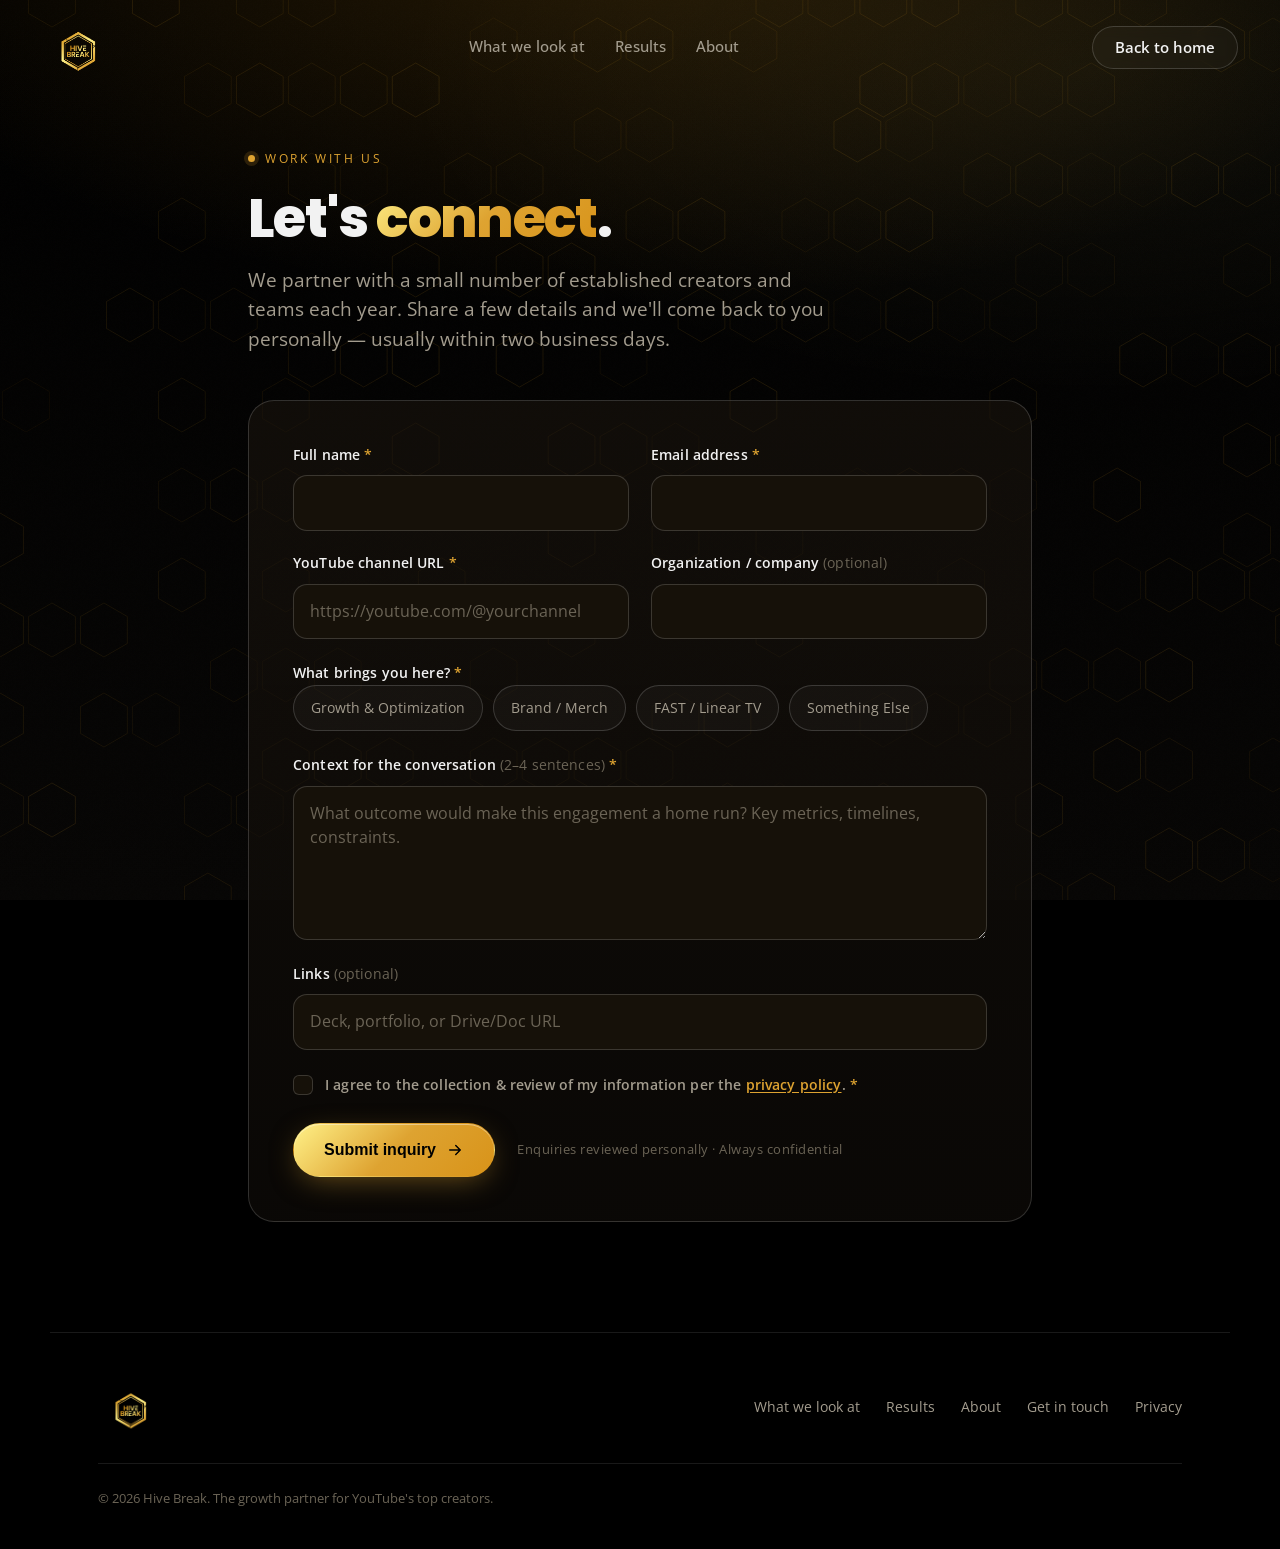
==== contact.html @ 8c602f98 "Add contact form (Brevo via PHP), privacy policy, and deploy guide - contact.html: branded "Let's Co" ====
<!DOCTYPE html>
<html lang="en">
<head>
  <meta charset="utf-8" />
  <meta name="viewport" content="width=device-width, initial-scale=1" />
  <title>Work With Us — Hive Break</title>
  <meta name="description" content="Tell us what you're solving. Hive Break partners with a small roster of established YouTube creators and teams each year — share a few details and we'll come back to you personally." />
  <meta name="theme-color" content="#000000" />
  <meta name="robots" content="index,follow" />

  <meta property="og:title" content="Work With Us — Hive Break" />
  <meta property="og:description" content="Tell us what you're solving. We'll tell you what it's worth — and whether we're the ones to solve it." />
  <meta property="og:type" content="website" />

  <link rel="icon" href="assets/favicon.png" type="image/png" />
  <link rel="preconnect" href="https://fonts.googleapis.com" />
  <link rel="preconnect" href="https://fonts.gstatic.com" crossorigin />
  <link href="https://fonts.googleapis.com/css2?family=Poppins:wght@400;500;600;700;800&family=Open+Sans:wght@300;400;500;600;700&display=swap" rel="stylesheet" />
  <link rel="stylesheet" href="styles.css" />
</head>
<body>
  <canvas id="hive" aria-hidden="true"></canvas>
  <div class="grain" aria-hidden="true"></div>

  <a class="skip" href="#contact-form">Skip to form</a>

  <!-- ───────────────────────── NAV ───────────────────────── -->
  <header class="nav" id="nav">
    <a class="brand" href="index.html" aria-label="Hive Break — home">
      <img class="brand__logo" src="assets/hivebreak-logo.png" alt="Hive Break" width="52" height="51" />
    </a>

    <nav class="nav__links" aria-label="Primary">
      <a href="index.html#questions">What we look at</a>
      <a href="index.html#results">Results</a>
      <a href="index.html#about">About</a>
    </nav>

    <a href="index.html" class="btn btn--ghost nav__cta">
      <span>Back to home</span>
    </a>
  </header>

  <main id="main">
    <section class="contact">
      <div class="contact__head">
        <p class="kicker reveal"><span class="kicker__dot"></span>Work with us</p>
        <h1 class="contact__title reveal">Let's <em>connect</em>.</h1>
        <p class="contact__lead reveal">We partner with a small number of established creators and teams each year.
          Share a few details and we'll come back to you personally — usually within two business days.</p>
      </div>

      <form class="form reveal" id="contact-form" method="post" action="contact-handler.php" novalidate>
        <!-- honeypot: hidden from people, tempting to bots -->
        <div class="form__hp" aria-hidden="true">
          <label>Leave this field empty
            <input type="text" name="company_website" tabindex="-1" autocomplete="off" />
          </label>
        </div>

        <div class="form__grid">
          <div class="field">
            <label for="f-name">Full name <span class="req">*</span></label>
            <input id="f-name" name="name" type="text" required autocomplete="name" />
          </div>
          <div class="field">
            <label for="f-email">Email address <span class="req">*</span></label>
            <input id="f-email" name="email" type="email" required autocomplete="email" />
          </div>
          <div class="field">
            <label for="f-channel">YouTube channel URL <span class="req">*</span></label>
            <input id="f-channel" name="channel_url" type="url" required placeholder="https://youtube.com/@yourchannel" />
          </div>
          <div class="field">
            <label for="f-org">Organization / company <span class="opt">(optional)</span></label>
            <input id="f-org" name="organization" type="text" autocomplete="organization" />
          </div>
        </div>

        <fieldset class="field">
          <legend>What brings you here? <span class="req">*</span></legend>
          <div class="chips">
            <label class="chip"><input type="checkbox" name="interests[]" value="Growth &amp; Optimization" /><span>Growth &amp; Optimization</span></label>
            <label class="chip"><input type="checkbox" name="interests[]" value="Brand / Merch" /><span>Brand / Merch</span></label>
            <label class="chip"><input type="checkbox" name="interests[]" value="FAST / Linear TV" /><span>FAST / Linear TV</span></label>
            <label class="chip"><input type="checkbox" name="interests[]" value="Something Else" /><span>Something Else</span></label>
          </div>
        </fieldset>

        <div class="field">
          <label for="f-context">Context for the conversation <span class="hint">(2–4 sentences)</span> <span class="req">*</span></label>
          <textarea id="f-context" name="context" rows="5" required
            placeholder="What outcome would make this engagement a home run? Key metrics, timelines, constraints."></textarea>
        </div>

        <div class="field">
          <label for="f-links">Links <span class="opt">(optional)</span></label>
          <input id="f-links" name="links" type="url" placeholder="Deck, portfolio, or Drive/Doc URL" />
        </div>

        <div class="field consent">
          <label class="check">
            <input type="checkbox" name="consent" value="yes" required />
            <span>I agree to the collection &amp; review of my information per the
              <a href="privacy.html">privacy policy</a>. <span class="req">*</span></span>
          </label>
        </div>

        <div class="form__alert form__alert--error" id="form-alert" role="status" aria-live="polite" hidden></div>

        <div class="form__foot">
          <button type="submit" class="btn btn--gold btn--lg" data-shine>
            <span>Submit inquiry</span>
            <svg viewBox="0 0 24 24" width="18" height="18" aria-hidden="true"><path d="M5 12h14M13 6l6 6-6 6" fill="none" stroke="currentColor" stroke-width="2" stroke-linecap="round" stroke-linejoin="round"/></svg>
          </button>
          <p class="form__fine">Enquiries reviewed personally · Always confidential</p>
        </div>
      </form>
    </section>
  </main>

  <!-- ───────────────────────── FOOTER ───────────────────────── -->
  <footer class="footer">
    <div class="footer__top">
      <a class="brand" href="index.html" aria-label="Hive Break — home">
        <img class="brand__logo" src="assets/hivebreak-logo.png" alt="Hive Break" width="48" height="47" />
      </a>
      <nav class="footer__nav" aria-label="Footer">
        <a href="index.html#questions">What we look at</a>
        <a href="index.html#results">Results</a>
        <a href="index.html#about">About</a>
        <a href="contact.html">Get in touch</a>
        <a href="privacy.html">Privacy</a>
      </nav>
    </div>
    <div class="footer__bottom">
      <p>© <span id="year"></span> Hive Break. The growth partner for YouTube's top creators.</p>
    </div>
  </footer>

  <script src="app.js" defer></script>

  <!-- contact form: progressive enhancement (works without JS via PHP redirect) -->
  <script>
    (function () {
      var form = document.getElementById('contact-form');
      var alertBox = document.getElementById('form-alert');
      if (!form) return;

      // Surface the no-JS PHP redirect result (?sent=1 / ?error=...) if present.
      var params = new URLSearchParams(location.search);
      if (params.get('sent')) {
        showAlert('success', "Thank you — your inquiry is in. We'll be in touch personally, usually within two business days.");
        form.reset();
      } else if (params.get('error')) {
        showAlert('error', params.get('error'));
      }

      form.addEventListener('submit', function (e) {
        e.preventDefault();
        if (!form.checkValidity()) { form.reportValidity(); return; }

        var btn = form.querySelector('button[type=submit]');
        btn.disabled = true; btn.classList.add('is-loading');
        if (alertBox) alertBox.hidden = true;

        fetch(form.action, {
          method: 'POST',
          body: new FormData(form),
          headers: { 'Accept': 'application/json', 'X-Requested-With': 'fetch' }
        })
        .then(function (res) { return res.json().then(function (d) { return { ok: res.ok, data: d }; }); })
        .then(function (r) {
          if (r.ok && r.data && r.data.ok) {
            form.reset();
            showAlert('success', r.data.message || "Thank you — your inquiry is in. We'll be in touch personally.");
          } else {
            showAlert('error', (r.data && r.data.error) || "Something went wrong. Please email info@hivebreak.com directly.");
          }
        })
        .catch(function () {
          showAlert('error', "Couldn't reach the server. Please email info@hivebreak.com directly.");
        })
        .finally(function () {
          btn.disabled = false; btn.classList.remove('is-loading');
        });
      });

      function showAlert(type, msg) {
        if (!alertBox) return;
        alertBox.className = 'form__alert form__alert--' + type;
        alertBox.textContent = msg;
        alertBox.hidden = false;
        alertBox.scrollIntoView({ behavior: 'smooth', block: 'center' });
      }
    })();
  </script>
</body>
</html>
---- styles.css ----
/* ============================================================
   Hive Break — premier YouTube growth consultancy
   Brand-guide aligned (Brand Guide v1.0): pure black + gold gradient,
   Poppins (headings) + Open Sans (body). Honeycomb field retained.
   Palette: #D89319 #FFF188 #DEA331 #F2F2F2 #000000
   ============================================================ */

:root{
  /* black surfaces (brand #000000) with subtle warm lifts for depth */
  --bg:        #000000;
  --bg-2:      #070605;
  --surface:   #0E0C08;
  --surface-2: #161109;

  /* brand gold */
  --gold-1:  #FFF188;   /* pale highlight */
  --gold-2:  #DEA331;   /* mid */
  --gold-3:  #D89319;   /* deep */
  --gold-grad: linear-gradient(135deg, #FFF188 0%, #DEA331 50%, #D89319 100%);

  /* ink (brand #F2F2F2) */
  --cream:   #F2F2F2;
  --muted:   #A39C8E;
  --faint:   #6B6456;
  --line:    rgba(242,242,242,.10);
  --line-2:  rgba(242,242,242,.17);

  --radius:   18px;
  --radius-lg:26px;
  --maxw:     1180px;
  --ease:     cubic-bezier(.22,1,.36,1);

  --font-sans:    'Open Sans', system-ui, -apple-system, 'Segoe UI', Roboto, sans-serif;
  --font-display: 'Poppins', system-ui, -apple-system, 'Segoe UI', Roboto, sans-serif;
  --font-mono:    'Open Sans', system-ui, sans-serif;   /* labels (brand has no mono) */
  --font-quote:   'Poppins', system-ui, sans-serif;
}

*{box-sizing:border-box}
html{scroll-behavior:smooth}
@media (prefers-reduced-motion: reduce){ html{scroll-behavior:auto} }

body{
  margin:0;
  background:var(--bg);
  color:var(--cream);
  font-family:var(--font-sans);
  font-size:16px;
  line-height:1.6;
  -webkit-font-smoothing:antialiased;
  text-rendering:optimizeLegibility;
  overflow-x:hidden;
}

/* Headings in Poppins (brand primary) */
h1,h2,h3,.hero__title,.section__title,.q__ask,.cta__title,.figure__num,.brand__word{
  font-family:var(--font-display);
}

/* radial warmth behind everything (brand gold) */
body::before{
  content:"";
  position:fixed; inset:0; z-index:-3; pointer-events:none;
  background:
    radial-gradient(120% 80% at 50% -10%, rgba(216,147,25,.18), transparent 55%),
    radial-gradient(90% 60% at 85% 8%, rgba(255,241,136,.06), transparent 60%),
    linear-gradient(180deg, var(--bg) 0%, var(--bg-2) 100%);
}

#hive{ position:fixed; inset:0; z-index:-2; width:100%; height:100%; pointer-events:none; }

.grain{
  position:fixed; inset:0; z-index:-1; pointer-events:none; opacity:.5;
  background-image:url("data:image/svg+xml,%3Csvg xmlns='http://www.w3.org/2000/svg' width='160' height='160'%3E%3Cfilter id='n'%3E%3CfeTurbulence type='fractalNoise' baseFrequency='0.85' numOctaves='2' stitchTiles='stitch'/%3E%3C/filter%3E%3Crect width='100%25' height='100%25' filter='url(%23n)' opacity='0.035'/%3E%3C/svg%3E");
  mix-blend-mode:overlay;
}

.skip{
  position:absolute; left:-9999px; top:0; background:var(--gold-2); color:#000000;
  padding:10px 16px; border-radius:0 0 10px 0; font-weight:700; z-index:200;
}
.skip:focus{ left:0 }

a{ color:inherit; text-decoration:none }
::selection{ background:rgba(222,163,49,.32); color:#000 }
img,svg{ display:block }

.kicker{
  font-family:var(--font-mono);
  font-size:12px; letter-spacing:.22em; text-transform:uppercase;
  color:var(--gold-2); display:inline-flex; align-items:center; gap:10px;
  margin:0 0 22px;
}
.kicker__dot{
  width:7px; height:7px; border-radius:50%; background:var(--gold-2);
  box-shadow:0 0 0 4px rgba(222,163,49,.16); flex:none;
}

/* ───────────── Buttons ───────────── */
.btn{
  --pad:13px 22px;
  display:inline-flex; align-items:center; gap:10px; justify-content:center;
  padding:var(--pad); border-radius:999px; font-weight:600; font-size:15px;
  line-height:1; cursor:pointer; border:1px solid transparent; position:relative;
  transition:transform .4s var(--ease), box-shadow .4s var(--ease), background .3s, color .3s;
  will-change:transform; white-space:nowrap;
}
.btn--lg{ --pad:17px 30px; font-size:16px }
.btn svg{ transition:transform .4s var(--ease) }
.btn--gold{
  background:var(--gold-grad); color:#000000; font-weight:700;
  box-shadow:0 8px 30px -8px rgba(222,163,49,.5), inset 0 1px 0 rgba(255,255,255,.4);
}
.btn--gold:hover{ transform:translateY(-2px); box-shadow:0 16px 44px -10px rgba(222,163,49,.65), inset 0 1px 0 rgba(255,255,255,.5) }
.btn--gold:hover svg{ transform:translateX(4px) }

/* Animotion BT38 — gloss shine band sweeps across on hover */
.btn[data-shine]{ overflow:hidden }
.btn[data-shine]::after{
  content:""; position:absolute; top:0; bottom:0; left:-120%; width:60%;
  background:linear-gradient(90deg, transparent, rgba(255,255,255,.45), transparent);
  transform:skewX(-18deg); pointer-events:none;
}
.btn[data-shine]:hover::after{ animation:animotion-btnShine .9s ease-in-out }
@keyframes animotion-btnShine{ from{ left:-120% } to{ left:160% } }
.btn--ghost{ background:rgba(247,241,230,.03); border-color:var(--line-2); color:var(--cream); backdrop-filter:blur(6px) }
.btn--ghost:hover{ border-color:var(--gold-2); color:var(--gold-1); transform:translateY(-2px) }
.btn:focus-visible{ outline:2px solid var(--gold-1); outline-offset:3px }

/* ───────────── Brand logo (official mark) ───────────── */
.brand{ display:inline-flex; align-items:center; gap:11px }
.brand__logo{
  height:58px; width:auto; display:block;
  transition:transform .4s var(--ease), filter .4s var(--ease);
}
.nav.scrolled .brand__logo{ height:50px }
.footer .brand__logo{ height:52px }
.brand:hover .brand__logo{ transform:translateY(-1px); filter:drop-shadow(0 0 12px rgba(222,163,49,.5)) }
@media (max-width:560px){ .brand__logo{ height:50px } }

/* ───────────── Legacy brand lockup (unused, kept for safety) ───────────── */
.brand__mark{
  position:relative; display:grid; place-items:center; width:40px; height:40px; border-radius:11px;
  background:rgba(222,163,49,.07); border:1px solid var(--line-2); overflow:hidden;
  transition:border-color .4s var(--ease), box-shadow .4s var(--ease), transform .4s var(--ease);
}
.brand__mark svg use{ transition:filter .4s var(--ease) }
/* diagonal glint sweeps across the mark on hover */
.brand__mark::after{
  content:""; position:absolute; top:0; bottom:0; left:-130%; width:55%;
  background:linear-gradient(90deg, transparent, rgba(255,241,136,.55), transparent);
  transform:skewX(-18deg); pointer-events:none;
}
.brand:hover .brand__mark{
  border-color:rgba(222,163,49,.5); transform:translateY(-1px);
  box-shadow:0 0 0 1px rgba(222,163,49,.12), 0 8px 24px -10px rgba(222,163,49,.5);
}
.brand:hover .brand__mark svg use{ filter:drop-shadow(0 0 6px rgba(222,163,49,.6)) }
.brand:hover .brand__mark::after{ animation:animotion-btnShine .85s ease-in-out }

.brand__word{
  font-weight:800; letter-spacing:.04em; font-size:18px; color:var(--cream);
}
/* enhanced wordmark — BREAK keeps its gold, gains a metallic shimmer on hover (Animotion T02) */
.brand__word span{
  background:linear-gradient(90deg, #E07B00 0%, #FFE7A0 50%, #E07B00 100%);
  background-size:220% 100%; background-position:0% center;
  -webkit-background-clip:text; background-clip:text; -webkit-text-fill-color:transparent; color:transparent;
}
.brand:hover .brand__word span{ animation:animotion-shimmerText 1.1s linear }
@keyframes animotion-shimmerText{ from{ background-position:200% center } to{ background-position:-200% center } }

/* service icons (real Lucide SVGs via Animotion MCP) */
.card__icon .ic{ width:26px; height:26px }

/* ───────────── Nav ───────────── */
.nav{
  position:fixed; top:0; left:0; right:0; z-index:100;
  display:flex; align-items:center; justify-content:space-between; gap:24px;
  padding:18px clamp(18px,4vw,42px);
  transition:background .4s, border-color .4s, padding .4s;
  border-bottom:1px solid transparent;
}
.nav.scrolled{
  background:rgba(0,0,0,.74); backdrop-filter:blur(16px) saturate(1.3);
  border-bottom-color:var(--line); padding-top:12px; padding-bottom:12px;
}
.nav__links{ display:flex; gap:30px; font-size:14.5px; color:var(--muted); font-weight:500 }
.nav__links a{ position:relative; transition:color .25s }
.nav__links a::after{
  content:""; position:absolute; left:0; bottom:-6px; height:1.5px; width:0;
  background:var(--gold-grad); transition:width .3s var(--ease);
}
.nav__links a:hover{ color:var(--cream) }
.nav__links a:hover::after{ width:100% }
.nav__cta-short{ display:none }
@media (max-width:860px){ .nav__links{ display:none } }
@media (max-width:560px){
  .nav__cta{ --pad:11px 18px; font-size:14px }
  .nav__cta-full{ display:none }
  .nav__cta-short{ display:inline }
  .nav{ gap:12px }
  .brand__word{ font-size:16px }
}

/* ───────────── Hero ───────────── */
.hero{
  min-height:100svh; display:flex; align-items:center;
  padding:140px clamp(20px,5vw,48px) 90px;
}
.hero__inner{ max-width:var(--maxw); margin:0 auto; width:100% }
.hero__title{
  font-weight:800; letter-spacing:-.035em; line-height:.98;
  font-size:clamp(2.6rem, 8.2vw, 5.4rem);
  margin:0 0 28px; max-width:16ch;
}
.hero__title em{
  font-style:normal;
  background:var(--gold-grad); -webkit-background-clip:text; background-clip:text; color:transparent;
}
.hero__title .line-mask{ display:block; overflow:hidden; padding-bottom:.28em; margin-bottom:-.08em }
.hero__title .line{ display:block }
.hero__sub{
  font-size:clamp(1.05rem,1.8vw,1.32rem); color:var(--muted); max-width:54ch;
  margin:0 0 38px; line-height:1.55;
}
.hero__cta{ display:flex; gap:14px; flex-wrap:wrap; margin-bottom:46px }
.hero__trust{
  font-family:var(--font-mono); font-size:13.5px; color:var(--muted);
  letter-spacing:.02em; display:flex; align-items:center; gap:16px; margin:0;
}
.hero__trust strong{ color:var(--gold-1); font-weight:600 }
.hero__trust-rail{ width:54px; height:1px; background:linear-gradient(90deg,var(--gold-2),transparent); flex:none }

/* ───────────── Marquee proof ───────────── */
.proof{ border-block:1px solid var(--line); overflow:hidden; background:rgba(247,241,230,.012) }
.marquee{ display:flex; padding:20px 0; -webkit-mask-image:linear-gradient(90deg,transparent,#000 12%,#000 88%,transparent); mask-image:linear-gradient(90deg,transparent,#000 12%,#000 88%,transparent) }
.marquee__track{
  display:flex; align-items:center; gap:34px; white-space:nowrap; flex:none;
  font-family:var(--font-mono); font-size:14px; letter-spacing:.08em; text-transform:uppercase; color:var(--muted);
  animation:scroll-x 32s linear infinite;
}
.marquee__track .sep{ color:var(--gold-3) }
@keyframes scroll-x{ to{ transform:translateX(-50%) } }

/* ───────────── Results figures (3-up) ───────────── */
.figures{ padding:clamp(60px,9vw,110px) clamp(20px,5vw,48px); border-block:1px solid var(--line) }
.figures__grid{
  max-width:var(--maxw); margin:0 auto; display:grid; gap:clamp(28px,5vw,48px);
  grid-template-columns:repeat(3,1fr);
}
@media (max-width:760px){ .figures__grid{ grid-template-columns:1fr; gap:34px } }
.figure__rule{ display:block; width:40px; height:3px; border-radius:3px; background:var(--gold-grad); margin-bottom:22px }
.figure__num{
  font-weight:800; letter-spacing:-.04em; line-height:1;
  font-size:clamp(3rem,6.5vw,4.6rem);
  background:var(--gold-grad); -webkit-background-clip:text; background-clip:text; color:transparent;
  font-variant-numeric:tabular-nums;
}
.figure__label{ color:var(--muted); font-size:15px; margin:16px 0 0; line-height:1.5; max-width:24ch }

/* ───────────── Section shell ───────────── */
.section{ padding:clamp(70px,10vw,130px) clamp(20px,5vw,48px); max-width:calc(var(--maxw) + 40px); margin:0 auto }
.section__head{ max-width:680px; margin-bottom:clamp(40px,6vw,68px) }
.section__title{
  font-weight:800; letter-spacing:-.03em; line-height:1.05;
  font-size:clamp(2rem,4.6vw,3.1rem); margin:0;
}
.section__lead{ color:var(--muted); font-size:clamp(1.02rem,1.5vw,1.18rem); margin:22px 0 0; max-width:56ch }

/* ───────────── Questions (challenge → answer) ───────────── */
.questions{ list-style:none; margin:0; padding:0; max-width:1000px }
.q{
  display:grid; grid-template-columns:auto 1fr; gap:clamp(20px,4vw,42px);
  padding:clamp(32px,5vw,50px) 0; border-top:1px solid var(--line); align-items:start;
}
.q:last-child{ border-bottom:1px solid var(--line) }
.q__icon{
  width:50px; height:50px; border-radius:14px; display:grid; place-items:center; flex:none;
  color:var(--gold-1); background:rgba(222,163,49,.10); border:1px solid var(--line-2);
  transition:transform .4s var(--ease), border-color .4s, box-shadow .4s;
}
.q__icon svg{ width:24px; height:24px }
.q:hover .q__icon{
  border-color:rgba(222,163,49,.45); transform:translateY(-2px);
  box-shadow:0 0 0 1px rgba(222,163,49,.1), 0 10px 26px -12px rgba(222,163,49,.55);
}
.q__tag{
  font-family:var(--font-mono); font-size:12px; letter-spacing:.2em; text-transform:uppercase;
  color:var(--gold-2); display:block; margin-bottom:14px;
}
.q__ask{
  font-size:clamp(1.4rem,3vw,2.15rem); font-weight:700; letter-spacing:-.02em; line-height:1.16;
  margin:0 0 16px; max-width:20ch; color:var(--cream);
}
.q__ask em{ font-style:normal; background:var(--gold-grad); -webkit-background-clip:text; background-clip:text; color:transparent }
.q__ans{ color:var(--muted); font-size:clamp(1rem,1.4vw,1.12rem); line-height:1.6; margin:0; max-width:58ch }
@media (max-width:620px){ .q{ grid-template-columns:1fr; gap:18px } }

/* ───────────── About ───────────── */
.about{ display:grid; grid-template-columns:.82fr 1.18fr; gap:clamp(36px,6vw,64px); align-items:center }
@media (max-width:860px){ .about{ grid-template-columns:1fr } }
.about__copy .founder__cv{ margin-top:30px }
.about__lead{ color:var(--muted); font-size:clamp(1.02rem,1.5vw,1.18rem); margin:22px 0 30px; max-width:50ch }
.about__pillars{ display:flex; gap:30px; flex-wrap:wrap }
.about__pillars div{ display:flex; flex-direction:column }
.about__pillars strong{ font-size:1.05rem; color:var(--gold-1) }
.about__pillars span{ color:var(--muted); font-size:13.5px; font-family:var(--font-mono) }

.about__lead strong{ color:var(--cream); font-weight:700 }

/* honeycomb cluster art */
.comb{ display:grid; grid-template-columns:repeat(3, 76px); gap:6px 10px; justify-content:center; transform:rotate(0deg) }
.comb__c{ width:76px; height:84px; color:rgba(222,163,49,.22); transition:color .6s }
.comb__c:nth-child(4){ transform:translateX(-43px) }
.comb__c:nth-child(5),.comb__c:nth-child(6),.comb__c:nth-child(7){ transform:translateX(-43px) }
.comb__c--lit{ color:var(--gold-2); filter:drop-shadow(0 0 18px rgba(222,163,49,.5)) }
@media (max-width:860px){ .about__art{ display:flex; justify-content:center } }

/* ───────────── Founder card ───────────── */
.founder{
  padding:clamp(26px,3vw,34px); border-radius:var(--radius-lg);
  border:1px solid var(--line-2);
  background:linear-gradient(165deg, rgba(222,163,49,.08), rgba(0,0,0,.4) 60%);
}
.founder__head{ display:flex; align-items:center; gap:14px; padding-bottom:20px; margin-bottom:20px; border-bottom:1px solid var(--line) }
.founder__badge{
  width:48px; height:48px; flex:none; display:grid; place-items:center; border-radius:13px;
  color:var(--gold-2); background:rgba(222,163,49,.10); border:1px solid var(--line-2);
}
.founder__name{ display:block; font-family:var(--font-display); font-size:1.12rem; letter-spacing:-.01em }
.founder__role{ display:block; color:var(--muted); font-size:13.5px; margin-top:3px }
.founder__cv{ list-style:none; margin:0; padding:0; display:grid; gap:14px }
.founder__cv li{ position:relative; padding-left:24px; font-size:15px; color:var(--cream); line-height:1.45 }
.founder__cv li::before{
  content:""; position:absolute; left:0; top:6px; width:10px; height:10px;
  background:var(--gold-grad);
  clip-path:polygon(50% 0,100% 25%,100% 75%,50% 100%,0 75%,0 25%);
}
.founder__cv em{ font-style:normal; color:var(--gold-1); font-weight:600 }

/* ───────────── Founder photo ───────────── */
.founder-photo{
  margin:0; position:relative; border-radius:var(--radius-lg); overflow:hidden;
  border:1px solid var(--line-2); aspect-ratio:4/5; max-width:420px; width:100%;
  background:linear-gradient(160deg, rgba(222,163,49,.14), #08070500 60%), #0a0908;
  box-shadow:0 30px 70px -40px rgba(0,0,0,.9);
}
.founder-photo img{ width:100%; height:100%; object-fit:cover; object-position:center 28%; }
.founder-photo__cap{
  position:absolute; left:0; right:0; bottom:0; padding:20px 22px;
  background:linear-gradient(transparent, rgba(0,0,0,.82) 65%);
}
.founder-photo__cap strong{ display:block; font-family:var(--font-display); font-size:1.06rem; letter-spacing:-.01em }
.founder-photo__cap span{ display:block; color:var(--muted); font-size:13px; margin-top:3px }
/* graceful placeholder until the photo file exists */
.founder-photo--empty::before{
  content:"MGA"; position:absolute; inset:0; display:grid; place-items:center;
  font-family:var(--font-display); font-weight:800; font-size:3rem; letter-spacing:.06em;
  color:rgba(222,163,49,.45);
}
@media (max-width:860px){ .founder-photo{ max-width:340px; margin:0 auto } }

/* ───────────── CTA ───────────── */
.cta{ padding:clamp(70px,10vw,140px) clamp(20px,5vw,48px); text-align:center }
.cta__inner{
  max-width:760px; margin:0 auto; padding:clamp(44px,7vw,80px) clamp(28px,5vw,64px);
  border-radius:var(--radius-lg); position:relative; overflow:hidden;
  border:1px solid var(--line-2);
  background:
    radial-gradient(120% 130% at 50% 0%, rgba(222,163,49,.16), transparent 60%),
    linear-gradient(180deg, rgba(28,22,15,.7), rgba(14,11,8,.8));
}
.cta__title{ font-weight:800; letter-spacing:-.03em; line-height:1.02; font-size:clamp(2.2rem,6vw,3.6rem); margin:0 0 20px }
.cta__sub{ color:var(--muted); font-size:clamp(1.02rem,1.6vw,1.18rem); max-width:46ch; margin:0 auto 34px }
.cta__fine{ font-family:var(--font-mono); font-size:12.5px; color:var(--faint); margin:22px 0 0; letter-spacing:.04em }

/* ───────────── Footer ───────────── */
.footer{ border-top:1px solid var(--line); padding:48px clamp(20px,5vw,48px) 40px; max-width:var(--maxw); margin:0 auto }
.footer__top{ display:flex; align-items:center; justify-content:space-between; gap:24px; flex-wrap:wrap; padding-bottom:30px; border-bottom:1px solid var(--line) }
.footer__nav{ display:flex; gap:26px; color:var(--muted); font-size:14px }
.footer__nav a:hover{ color:var(--gold-1) }
.footer__bottom{ display:flex; align-items:center; justify-content:space-between; gap:14px; flex-wrap:wrap; padding-top:24px; color:var(--faint); font-size:13px }
.footer__tag{ font-family:var(--font-mono); letter-spacing:.04em; margin:0 }
.footer__bottom p{ margin:0 }

/* ───────────── Reveal animations (Animotion MCP keyframes) ─────────────
   T26 textSlideUpReveal · SC02 scrollFadeInUp · SC03/04 fade left/right.
   Elements start hidden; JS adds .in (with staggered animation-delay). */
@keyframes animotion-textSlideUpReveal{ from{ transform:translateY(110%); opacity:0 } to{ transform:translateY(0); opacity:1 } }
@keyframes animotion-scrollFadeInUp{ from{ opacity:0; transform:translateY(30px) } to{ opacity:1; transform:translateY(0) } }
@keyframes animotion-scrollFadeInLeft{ from{ opacity:0; transform:translateX(-34px) } to{ opacity:1; transform:translateX(0) } }
@keyframes animotion-scrollFadeInRight{ from{ opacity:0; transform:translateX(34px) } to{ opacity:1; transform:translateX(0) } }

.reveal, .reveal-left, .reveal-right, .hero-anim, .hero__title .line{ opacity:0 }
.reveal.in,
.hero-anim.in{ animation:animotion-scrollFadeInUp .7s var(--ease) both }
.reveal-left.in{ animation:animotion-scrollFadeInLeft .8s var(--ease) both }
.reveal-right.in{ animation:animotion-scrollFadeInRight .8s var(--ease) both }
.hero__title .line.in{ animation:animotion-textSlideUpReveal .8s var(--ease) both }

/* Failsafe — if JS init never completes, the head script adds .force-show */
.force-show .reveal,
.force-show .reveal-left,
.force-show .reveal-right,
.force-show .hero-anim,
.force-show .hero__title .line{ opacity:1 !important; transform:none !important; animation:none !important }

@media (prefers-reduced-motion: reduce){
  .reveal,.reveal-left,.reveal-right,.hero-anim,.hero__title .line{ opacity:1 !important; transform:none !important; animation:none !important }
  .marquee__track{ animation:none }
  .btn,.card,.method__step,.tenet,.brand__mark{ transition:none }
  .btn[data-shine]::after,.brand__mark::after{ display:none }
  *{ animation-duration:.001ms !important; animation-iteration-count:1 !important }
}

/* ============================================================
   Contact page — "Let's Connect" form
   Shares the brand tokens above (gold/black, Poppins/Open Sans).
   ============================================================ */
.contact{
  max-width:880px; margin:0 auto;
  padding:clamp(120px,16vh,170px) clamp(20px,5vw,48px) clamp(70px,10vw,110px);
}
.contact__head{ margin-bottom:clamp(30px,5vw,46px) }
.contact__title{
  font-family:var(--font-display);
  font-weight:800; letter-spacing:-.03em; line-height:1.04;
  font-size:clamp(2.2rem,5.5vw,3.4rem); margin:0 0 18px;
}
.contact__title em{
  font-style:normal;
  background:var(--gold-grad); -webkit-background-clip:text; background-clip:text; color:transparent;
}
.contact__lead{ color:var(--muted); font-size:clamp(1.02rem,1.5vw,1.16rem); max-width:54ch; margin:0; line-height:1.6 }

/* form shell */
.form{
  background:linear-gradient(180deg, rgba(28,22,15,.55), rgba(14,11,8,.7));
  border:1px solid var(--line-2); border-radius:var(--radius-lg);
  padding:clamp(24px,4vw,44px); display:flex; flex-direction:column; gap:24px;
}
.form__grid{ display:grid; grid-template-columns:1fr 1fr; gap:22px }
@media (max-width:620px){ .form__grid{ grid-template-columns:1fr } }

.field{ display:flex; flex-direction:column; gap:9px; min-width:0 }
fieldset.field{ border:0; margin:0; padding:0 }
.field > label, .field legend{
  font-size:13.5px; font-weight:600; letter-spacing:.01em; color:var(--cream); padding:0;
}
.req{ color:var(--gold-2) }
.opt, .hint{ color:var(--faint); font-weight:400 }

.form input[type=text],
.form input[type=email],
.form input[type=url],
.form textarea{
  width:100%; font:inherit; color:var(--cream);
  background:var(--surface-2); border:1px solid var(--line-2); border-radius:14px;
  padding:14px 16px; transition:border-color .25s, box-shadow .25s, background .25s;
}
.form input:focus, .form textarea:focus{
  outline:none; border-color:var(--gold-2);
  box-shadow:0 0 0 3px rgba(222,163,49,.18); background:#120d06;
}
.form ::placeholder{ color:var(--faint) }
.form textarea{ resize:vertical; min-height:140px; line-height:1.55 }

/* multi-select chips ("What brings you here?") */
.chips{ display:flex; flex-wrap:wrap; gap:10px }
.chip{
  position:relative; display:inline-flex; align-items:center; gap:9px;
  padding:11px 17px; border-radius:999px; cursor:pointer; user-select:none;
  background:rgba(247,241,230,.03); border:1px solid var(--line-2);
  color:var(--muted); font-size:14px; transition:border-color .25s, color .25s, background .25s;
}
.chip input{ position:absolute; opacity:0; width:0; height:0 }
.chip:hover{ border-color:rgba(222,163,49,.45); color:var(--cream) }
.chip:has(input:checked){ background:rgba(222,163,49,.12); border-color:var(--gold-2); color:var(--gold-1) }
.chip:has(input:focus-visible){ box-shadow:0 0 0 3px rgba(222,163,49,.2) }

/* consent + custom checkbox */
.consent .check{ display:flex; align-items:flex-start; gap:12px; cursor:pointer; font-size:14px; color:var(--muted); line-height:1.5 }
.check input[type=checkbox]{
  appearance:none; -webkit-appearance:none; margin:1px 0 0; flex:none;
  width:20px; height:20px; border-radius:6px; border:1px solid var(--line-2);
  background:var(--surface-2); cursor:pointer; transition:.2s; position:relative;
}
.check input:checked{ background:var(--gold-grad); border-color:transparent }
.check input:checked::after{
  content:""; position:absolute; left:6px; top:2px; width:5px; height:10px;
  border:solid #000; border-width:0 2px 2px 0; transform:rotate(45deg);
}
.check input:focus-visible{ outline:2px solid var(--gold-1); outline-offset:2px }
.consent a{ color:var(--gold-2); text-decoration:underline; text-underline-offset:2px }
.consent a:hover{ color:var(--gold-1) }

.form__foot{ display:flex; align-items:center; gap:22px; flex-wrap:wrap; margin-top:4px }
.form__fine{ font-family:var(--font-mono); font-size:12.5px; color:var(--faint); letter-spacing:.04em; margin:0 }

/* result banner */
.form__alert{ margin:0; padding:14px 18px; border-radius:14px; font-size:14.5px; line-height:1.5 }
.form__alert--success{ background:rgba(222,163,49,.12); border:1px solid var(--gold-2); color:var(--gold-1) }
.form__alert--error{ background:rgba(220,84,64,.12); border:1px solid rgba(220,84,64,.5); color:#f1b3aa }

/* honeypot — visually & semantically hidden, but present for bots */
.form__hp{ position:absolute; left:-9999px; width:1px; height:1px; overflow:hidden }

.btn.is-loading{ opacity:.7; pointer-events:none }

/* ============================================================
   Legal / long-form pages (privacy policy)
   ============================================================ */
.legal{
  max-width:760px; margin:0 auto;
  padding:clamp(120px,16vh,170px) clamp(20px,5vw,48px) clamp(70px,10vw,110px);
}
.legal h1{
  font-family:var(--font-display);
  font-weight:800; letter-spacing:-.03em; line-height:1.05;
  font-size:clamp(2rem,5vw,3rem); margin:0 0 10px;
}
.legal__meta{ font-family:var(--font-mono); font-size:13px; color:var(--faint); letter-spacing:.03em; margin:0 0 22px }
.legal__intro{ color:var(--cream); font-size:1.05rem; line-height:1.65; margin:0 0 8px }
.legal h2{
  font-family:var(--font-display);
  font-weight:700; letter-spacing:-.01em; font-size:clamp(1.3rem,2.6vw,1.65rem);
  margin:44px 0 14px; color:var(--cream);
}
.legal h3{ font-weight:600; font-size:1.08rem; margin:26px 0 10px; color:var(--gold-1) }
.legal p{ color:var(--muted); line-height:1.72; margin:0 0 16px }
.legal ul{ color:var(--muted); line-height:1.7; margin:0 0 18px; padding-left:0; list-style:none }
.legal li{ position:relative; padding-left:24px; margin-bottom:10px }
.legal li::before{
  content:""; position:absolute; left:0; top:9px; width:9px; height:9px; background:var(--gold-grad);
  clip-path:polygon(50% 0,100% 25%,100% 75%,50% 100%,0 75%,0 25%);
}
.legal a{ color:var(--gold-2); text-decoration:underline; text-underline-offset:2px }
.legal a:hover{ color:var(--gold-1) }
.legal strong{ color:var(--cream); font-weight:600 }
.legal__back{ display:inline-flex; align-items:center; gap:8px; margin-top:18px; color:var(--muted); font-size:14px }
.legal__back:hover{ color:var(--gold-1) }
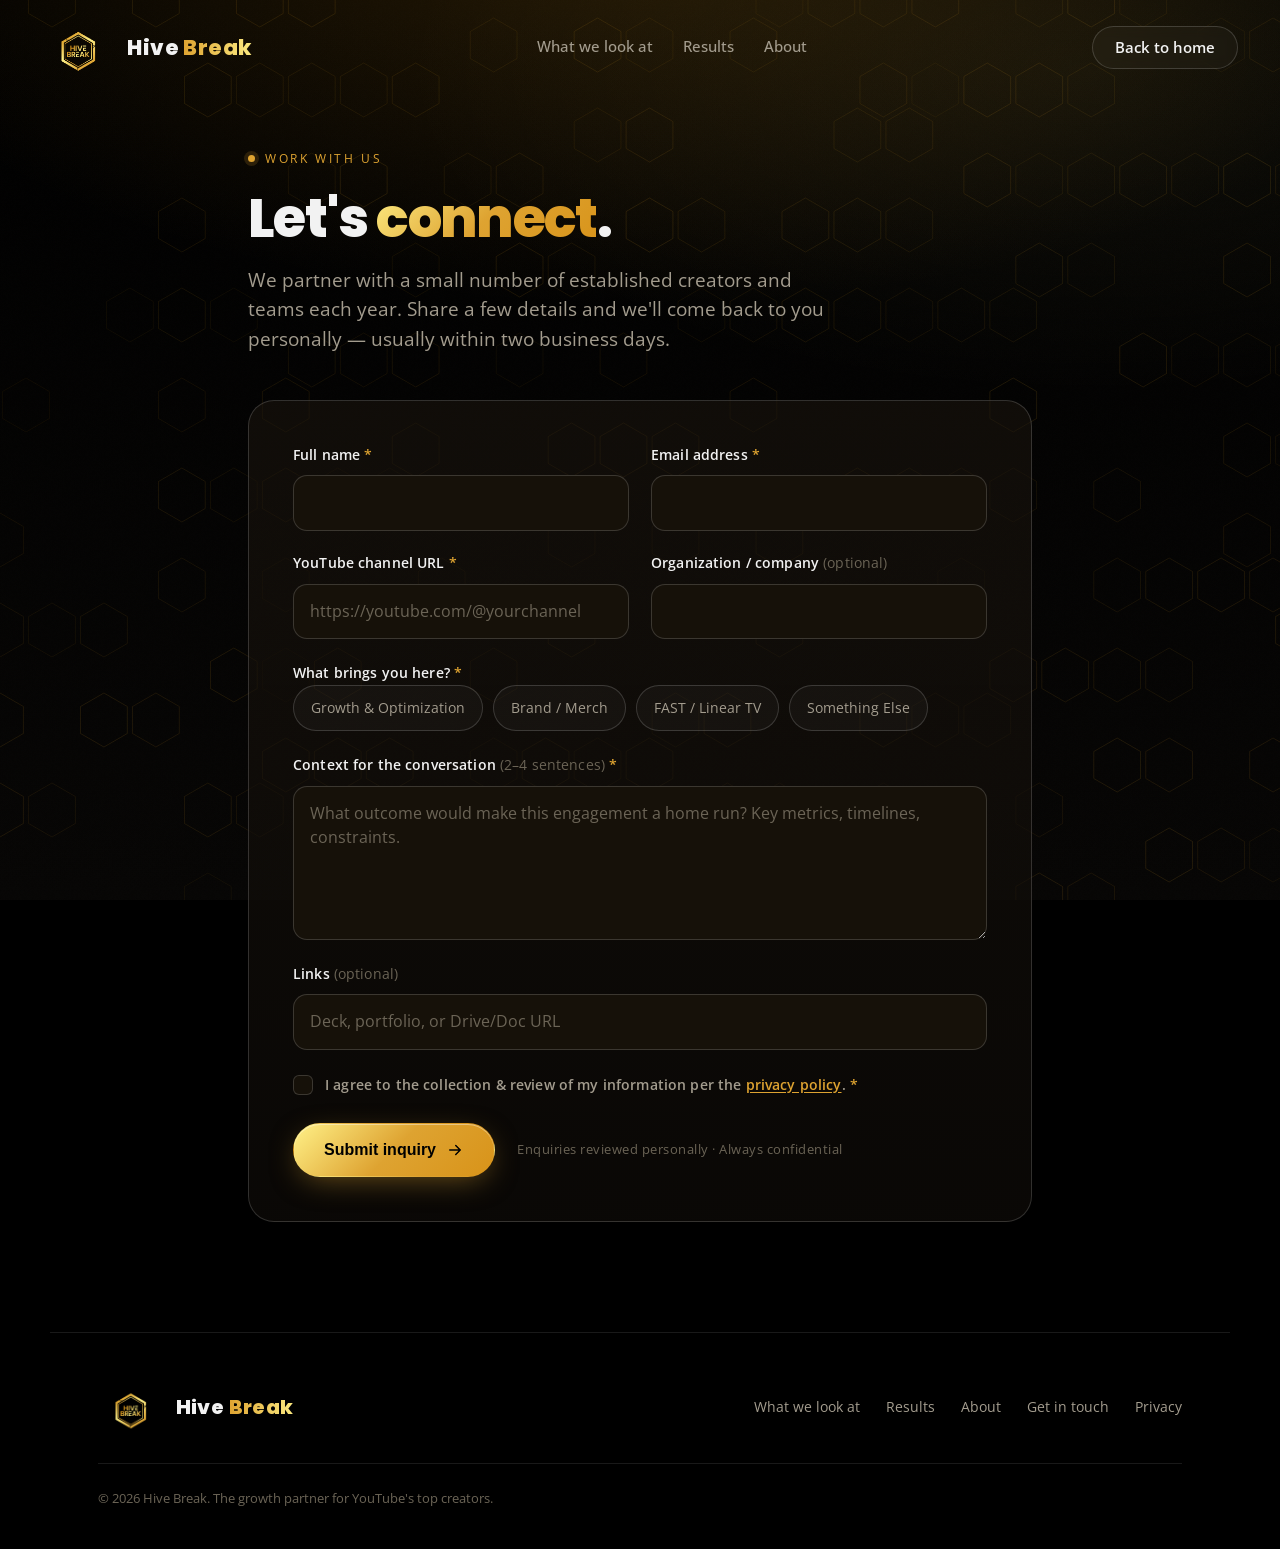
==== commit 112c2353: "Make Hive Break branding more prominent + fix HQ location - Add "Hive Break" wordmark beside the log" ====
--- a/contact.html
+++ b/contact.html
@@ -27,7 +27,8 @@
   <!-- ───────────────────────── NAV ───────────────────────── -->
   <header class="nav" id="nav">
     <a class="brand" href="index.html" aria-label="Hive Break — home">
-      <img class="brand__logo" src="assets/hivebreak-logo.png" alt="Hive Break" width="52" height="51" />
+      <img class="brand__logo" src="assets/hivebreak-logo.png" alt="" width="52" height="51" />
+      <span class="brand__word">Hive <span>Break</span></span>
     </a>
 
     <nav class="nav__links" aria-label="Primary">
@@ -123,7 +124,8 @@
   <footer class="footer">
     <div class="footer__top">
       <a class="brand" href="index.html" aria-label="Hive Break — home">
-        <img class="brand__logo" src="assets/hivebreak-logo.png" alt="Hive Break" width="48" height="47" />
+        <img class="brand__logo" src="assets/hivebreak-logo.png" alt="" width="48" height="47" />
+        <span class="brand__word">Hive <span>Break</span></span>
       </a>
       <nav class="footer__nav" aria-label="Footer">
         <a href="index.html#questions">What we look at</a>
--- a/styles.css
+++ b/styles.css
@@ -95,6 +95,9 @@
   width:7px; height:7px; border-radius:50%; background:var(--gold-2);
   box-shadow:0 0 0 4px rgba(222,163,49,.16); flex:none;
 }
+/* brand name highlighted within a kicker eyebrow */
+.kicker__brand{ color:var(--gold-1); font-weight:700 }
+.kicker__sep{ color:var(--faint); font-weight:400 }
 
 /* ───────────── Buttons ───────────── */
 .btn{
@@ -159,11 +162,14 @@
 .brand:hover .brand__mark::after{ animation:animotion-btnShine .85s ease-in-out }
 
 .brand__word{
-  font-weight:800; letter-spacing:.04em; font-size:18px; color:var(--cream);
-}
+  font-weight:800; letter-spacing:.02em; font-size:21px; line-height:1;
+  color:var(--cream); white-space:nowrap;
+}
+.nav.scrolled .brand__word{ font-size:20px }
+.footer .brand__word{ font-size:20px }
 /* enhanced wordmark — BREAK keeps its gold, gains a metallic shimmer on hover (Animotion T02) */
 .brand__word span{
-  background:linear-gradient(90deg, #E07B00 0%, #FFE7A0 50%, #E07B00 100%);
+  background:linear-gradient(90deg, #DEA331 0%, #FFF188 50%, #D89319 100%);
   background-size:220% 100%; background-position:0% center;
   -webkit-background-clip:text; background-clip:text; -webkit-text-fill-color:transparent; color:transparent;
 }
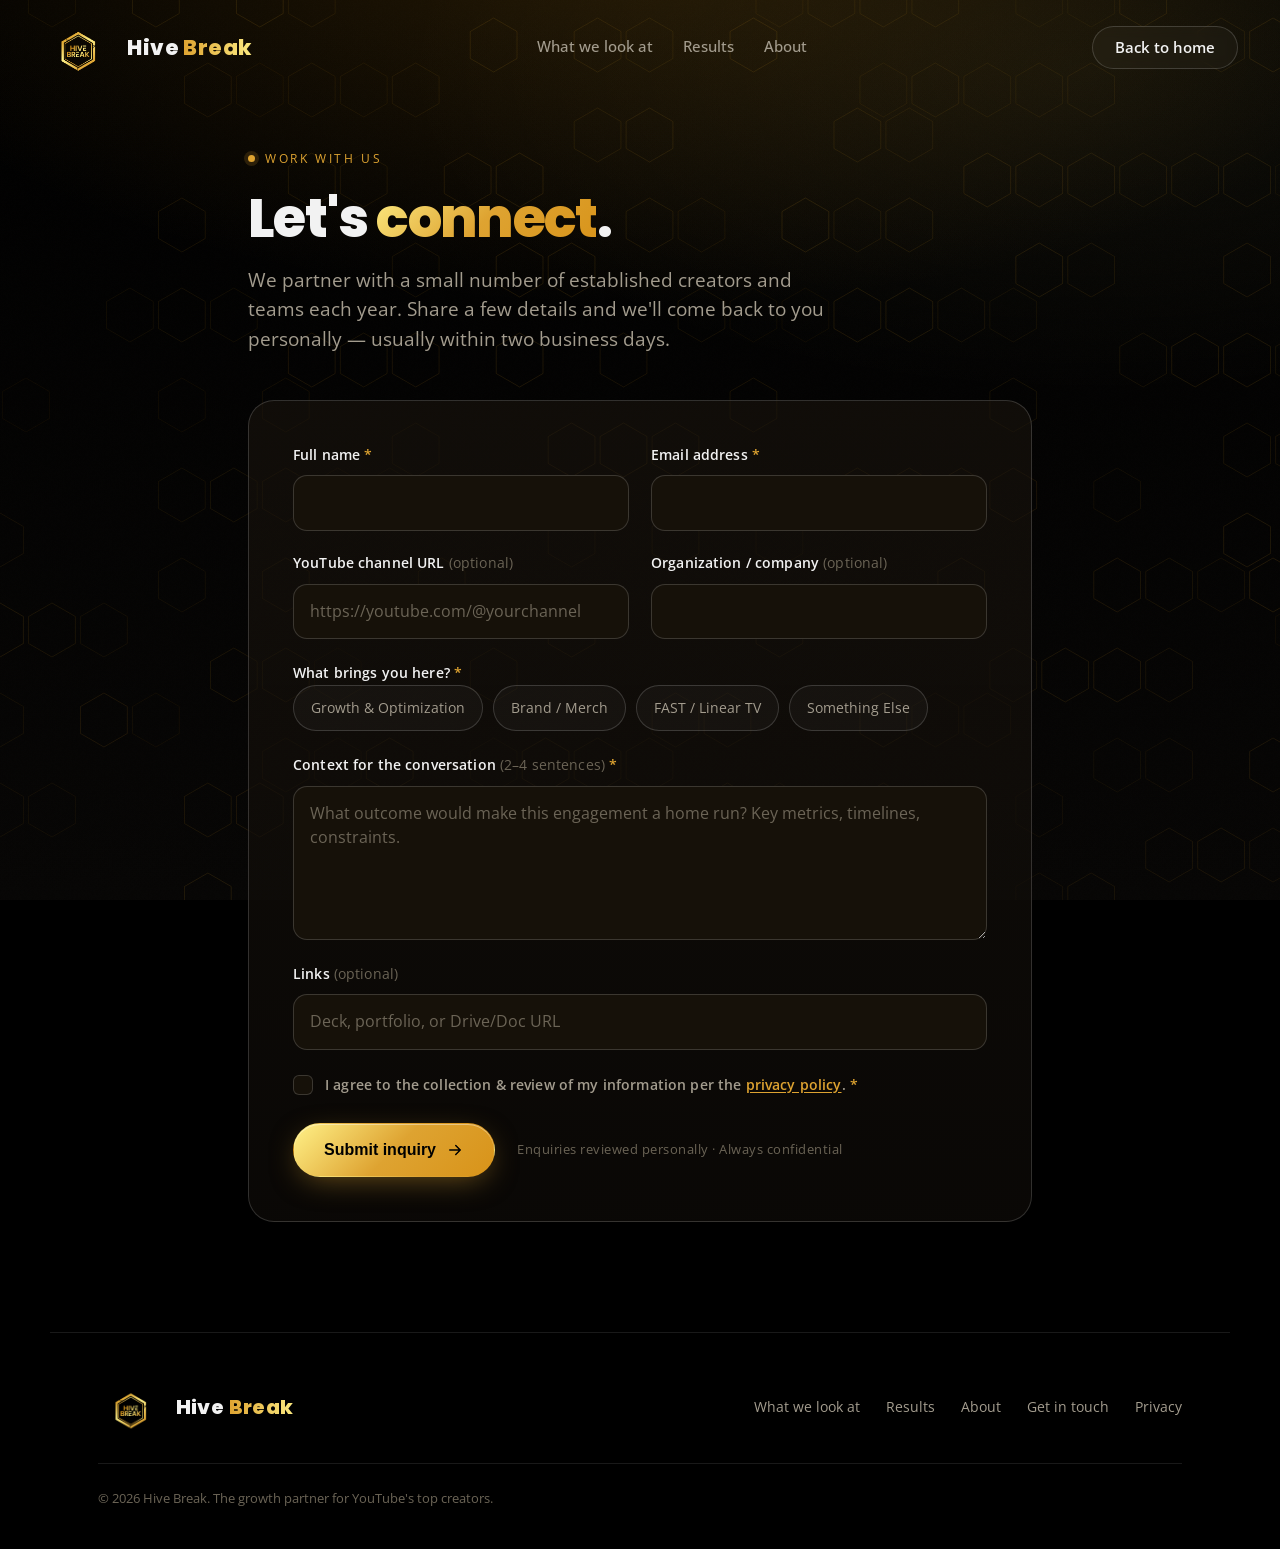
==== commit 4340eda5: "Make YouTube channel optional; new hero tagline - Contact form: YouTube channel URL no longer requir" ====
--- a/contact.html
+++ b/contact.html
@@ -69,8 +69,8 @@
             <input id="f-email" name="email" type="email" required autocomplete="email" />
           </div>
           <div class="field">
-            <label for="f-channel">YouTube channel URL <span class="req">*</span></label>
-            <input id="f-channel" name="channel_url" type="url" required placeholder="https://youtube.com/@yourchannel" />
+            <label for="f-channel">YouTube channel URL <span class="opt">(optional)</span></label>
+            <input id="f-channel" name="channel_url" type="url" placeholder="https://youtube.com/@yourchannel" />
           </div>
           <div class="field">
             <label for="f-org">Organization / company <span class="opt">(optional)</span></label>
